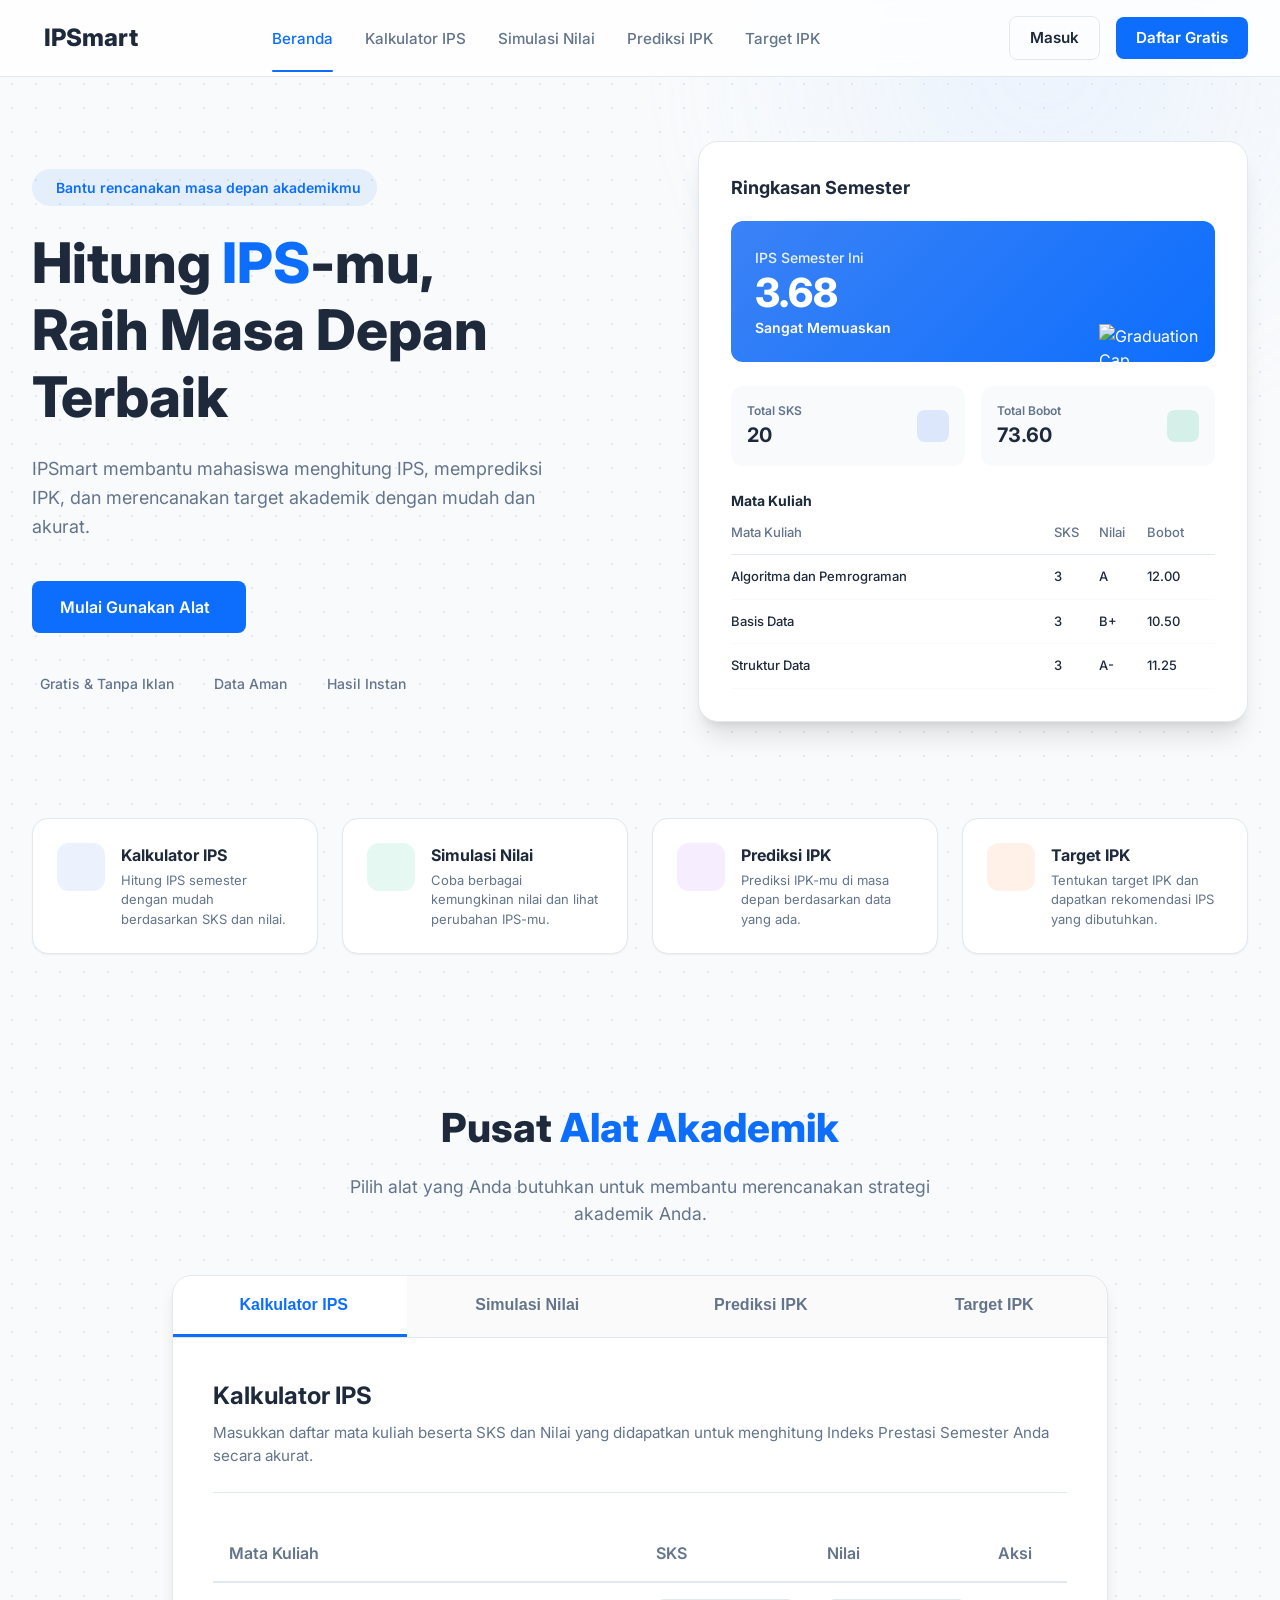
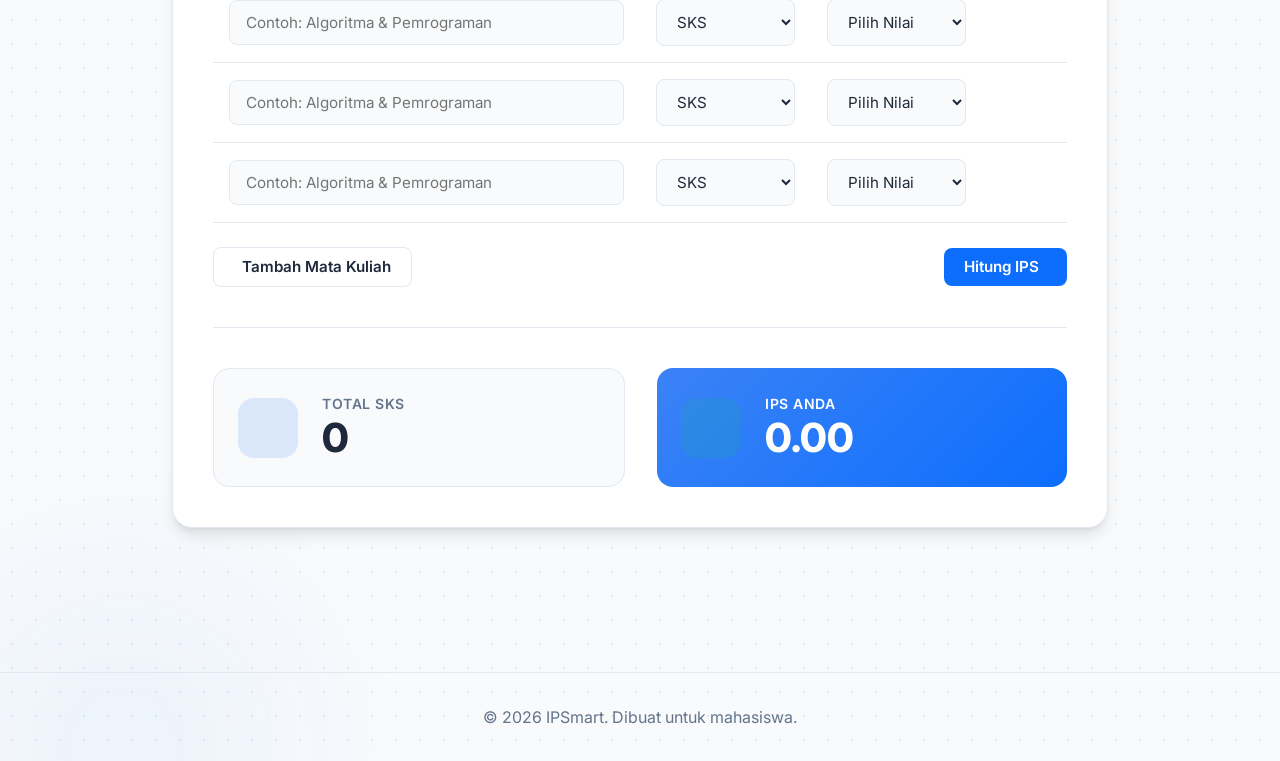
==== public/index.html @ 9e7e3fec "the first" ====
<!DOCTYPE html>
<html lang="id" data-theme="light">
<head>
    <meta charset="UTF-8">
    <meta name="viewport" content="width=device-width, initial-scale=1.0">
    <title>IPSmart - Kalkulator IPS/IPK Mahasiswa</title>
    <link rel="stylesheet" href="style.css">
    <!-- Google Fonts: Inter -->
    <link rel="preconnect" href="https://fonts.googleapis.com">
    <link rel="preconnect" href="https://fonts.gstatic.com" crossorigin>
    <link href="https://fonts.googleapis.com/css2?family=Inter:wght@400;500;600;700;800&display=swap" rel="stylesheet">
    <!-- Phosphor Icons -->
    <script src="https://unpkg.com/@phosphor-icons/web"></script>
</head>
<body>
    <div class="background-blobs">
        <div class="blob blob-1"></div>
        <div class="blob blob-2"></div>
    </div>

    <!-- Navigation -->
    <nav class="navbar">
        <div class="nav-container">
            <div class="logo">
                <i class="ph-fill ph-graduation-cap"></i>
                <span>IPSmart</span>
            </div>
            
            <ul class="nav-links">
                <li><a href="#beranda" class="nav-link active">Beranda</a></li>
                <li><a href="#tools-section" class="nav-link" data-target-tab="tab-kalkulator">Kalkulator IPS</a></li>
                <li><a href="#tools-section" class="nav-link" data-target-tab="tab-simulasi">Simulasi Nilai</a></li>
                <li><a href="#tools-section" class="nav-link" data-target-tab="tab-prediksi">Prediksi IPK</a></li>
                <li><a href="#tools-section" class="nav-link" data-target-tab="tab-target">Target IPK</a></li>
            </ul>

            <div class="nav-actions">
                <button id="theme-toggle" class="icon-btn" aria-label="Toggle Dark Mode">
                    <i class="ph ph-moon" id="theme-icon"></i>
                </button>
                <a href="#" class="btn btn-outline">Masuk</a>
                <a href="#" class="btn btn-primary">Daftar Gratis</a>
            </div>
        </div>
    </nav>

    <main id="beranda">
        <!-- Hero Section -->
        <section class="hero">
            <div class="hero-container">
                <!-- Left Content -->
                <div class="hero-content">
                    <div class="badge">
                        <i class="ph ph-sparkle"></i>
                        Bantu rencanakan masa depan akademikmu
                    </div>
                    
                    <h1 class="hero-title">
                        Hitung <span>IPS</span>-mu,<br>
                        Raih Masa Depan Terbaik
                    </h1>
                    
                    <p class="hero-subtitle">
                        IPSmart membantu mahasiswa menghitung IPS, memprediksi IPK, dan merencanakan target akademik dengan mudah dan akurat.
                    </p>
                    
                    <div class="hero-buttons">
                        <a href="#tools-section" class="btn btn-primary btn-lg">
                            Mulai Gunakan Alat <i class="ph ph-arrow-right"></i>
                        </a>
                    </div>
                    
                    <div class="trust-indicators">
                        <div class="indicator">
                            <i class="ph-fill ph-check-circle" style="color: var(--primary);"></i>
                            <span>Gratis & Tanpa Iklan</span>
                        </div>
                        <div class="indicator">
                            <i class="ph-fill ph-shield-check" style="color: #10B981;"></i>
                            <span>Data Aman</span>
                        </div>
                        <div class="indicator">
                            <i class="ph-fill ph-lightning" style="color: #F59E0B;"></i>
                            <span>Hasil Instan</span>
                        </div>
                    </div>
                </div>

                <!-- Right Content (Mockup Card) -->
                <div class="hero-mockup">
                    <div class="mockup-card">
                        <div class="mockup-header">
                            <h3>Ringkasan Semester</h3>
                        </div>
                        
                        <div class="mockup-score-card">
                            <div class="score-info">
                                <span class="score-label">IPS Semester Ini</span>
                                <div class="score-value">3.68</div>
                                <div class="score-status">Sangat Memuaskan <i class="ph-fill ph-star"></i></div>
                            </div>
                            <img src="https://cdn3d.iconscout.com/3d/premium/thumb/graduation-cap-and-diploma-4996160-4160455.png" alt="Graduation Cap" class="score-illustration">
                        </div>

                        <div class="mockup-stats">
                            <div class="stat-box">
                                <div class="stat-text">
                                    <span class="stat-label">Total SKS</span>
                                    <span class="stat-value">20</span>
                                </div>
                                <div class="stat-icon blue-bg">
                                    <i class="ph ph-book-open"></i>
                                </div>
                            </div>
                            <div class="stat-box">
                                <div class="stat-text">
                                    <span class="stat-label">Total Bobot</span>
                                    <span class="stat-value">73.60</span>
                                </div>
                                <div class="stat-icon green-bg">
                                    <i class="ph ph-chart-bar"></i>
                                </div>
                            </div>
                        </div>

                        <div class="mockup-table-container">
                            <h4>Mata Kuliah</h4>
                            <table class="mockup-table">
                                <thead>
                                    <tr>
                                        <th>Mata Kuliah</th>
                                        <th>SKS</th>
                                        <th>Nilai</th>
                                        <th>Bobot</th>
                                    </tr>
                                </thead>
                                <tbody>
                                    <tr>
                                        <td>Algoritma dan Pemrograman</td>
                                        <td>3</td>
                                        <td>A</td>
                                        <td>12.00</td>
                                    </tr>
                                    <tr>
                                        <td>Basis Data</td>
                                        <td>3</td>
                                        <td>B+</td>
                                        <td>10.50</td>
                                    </tr>
                                    <tr>
                                        <td>Struktur Data</td>
                                        <td>3</td>
                                        <td>A-</td>
                                        <td>11.25</td>
                                    </tr>
                                </tbody>
                            </table>
                        </div>
                    </div>
                </div>
            </div>
        </section>

        <!-- Features Section -->
        <section class="features">
            <div class="features-container">
                <div class="feature-card" onclick="document.querySelector('[data-target-tab=tab-kalkulator]').click()">
                    <div class="feature-icon blue-light">
                        <i class="ph ph-calculator"></i>
                    </div>
                    <div class="feature-text">
                        <h4>Kalkulator IPS</h4>
                        <p>Hitung IPS semester dengan mudah berdasarkan SKS dan nilai.</p>
                    </div>
                </div>
                
                <div class="feature-card" onclick="document.querySelector('[data-target-tab=tab-simulasi]').click()">
                    <div class="feature-icon green-light">
                        <i class="ph ph-trend-up"></i>
                    </div>
                    <div class="feature-text">
                        <h4>Simulasi Nilai</h4>
                        <p>Coba berbagai kemungkinan nilai dan lihat perubahan IPS-mu.</p>
                    </div>
                </div>
                
                <div class="feature-card" onclick="document.querySelector('[data-target-tab=tab-prediksi]').click()">
                    <div class="feature-icon purple-light">
                        <i class="ph ph-chart-pie-slice"></i>
                    </div>
                    <div class="feature-text">
                        <h4>Prediksi IPK</h4>
                        <p>Prediksi IPK-mu di masa depan berdasarkan data yang ada.</p>
                    </div>
                </div>
                
                <div class="feature-card" onclick="document.querySelector('[data-target-tab=tab-target]').click()">
                    <div class="feature-icon orange-light">
                        <i class="ph ph-target"></i>
                    </div>
                    <div class="feature-text">
                        <h4>Target IPK</h4>
                        <p>Tentukan target IPK dan dapatkan rekomendasi IPS yang dibutuhkan.</p>
                    </div>
                </div>
            </div>
        </section>
    </main>

    <!-- Tools Section (Tabbed Interface) -->
    <section id="tools-section" class="tools-section">
        <div class="tools-container">
            <div class="tools-header">
                <h2>Pusat <span>Alat Akademik</span></h2>
                <p>Pilih alat yang Anda butuhkan untuk membantu merencanakan strategi akademik Anda.</p>
            </div>
            
            <div class="tools-card">
                <!-- Tab Navigation -->
                <div class="tab-nav">
                    <button class="tab-btn active" data-tab="tab-kalkulator"><i class="ph ph-calculator"></i> Kalkulator IPS</button>
                    <button class="tab-btn" data-tab="tab-simulasi"><i class="ph ph-trend-up"></i> Simulasi Nilai</button>
                    <button class="tab-btn" data-tab="tab-prediksi"><i class="ph ph-chart-pie-slice"></i> Prediksi IPK</button>
                    <button class="tab-btn" data-tab="tab-target"><i class="ph ph-target"></i> Target IPK</button>
                </div>

                <!-- TAB 1: Kalkulator IPS -->
                <div id="tab-kalkulator" class="tab-content active">
                    <div class="tab-desc">
                        <h3>Kalkulator IPS</h3>
                        <p>Masukkan daftar mata kuliah beserta SKS dan Nilai yang didapatkan untuk menghitung Indeks Prestasi Semester Anda secara akurat.</p>
                    </div>
                    
                    <div class="table-responsive">
                        <table class="calc-table" id="calc-table">
                            <thead>
                                <tr>
                                    <th width="50%">Mata Kuliah</th>
                                    <th width="20%">SKS</th>
                                    <th width="20%">Nilai</th>
                                    <th width="10%">Aksi</th>
                                </tr>
                            </thead>
                            <tbody id="course-list">
                                <!-- JS akan menambahkan baris default disini -->
                            </tbody>
                        </table>
                    </div>
                    
                    <div class="tools-actions">
                        <button id="add-course-btn" class="btn btn-outline">
                            <i class="ph ph-plus"></i> Tambah Mata Kuliah
                        </button>
                        <button id="calculate-btn" class="btn btn-primary">
                            Hitung IPS <i class="ph ph-calculator"></i>
                        </button>
                    </div>
                    
                    <div class="tools-result">
                        <div class="result-item">
                            <div class="result-icon blue-bg"><i class="ph ph-book-open"></i></div>
                            <div class="result-text">
                                <span class="result-label">Total SKS</span>
                                <span class="result-value" id="total-sks-result">0</span>
                            </div>
                        </div>
                        <div class="result-item highlight">
                            <div class="result-icon green-bg"><i class="ph ph-graduation-cap"></i></div>
                            <div class="result-text">
                                <span class="result-label">IPS Anda</span>
                                <span class="result-value" id="ips-result">0.00</span>
                            </div>
                        </div>
                    </div>
                </div>

                <!-- TAB 2: Simulasi Nilai -->
                <div id="tab-simulasi" class="tab-content">
                    <div class="tab-desc">
                        <h3>Simulasi Nilai</h3>
                        <p>Perkirakan IPS Anda dengan mencoba kemungkinan nilai pada mata kuliah yang belum keluar hasil akhirnya.</p>
                    </div>
                    
                    <div class="table-responsive">
                        <table class="calc-table" id="sim-table">
                            <thead>
                                <tr>
                                    <th width="45%">Mata Kuliah</th>
                                    <th width="15%">SKS</th>
                                    <th width="25%">Status Nilai</th>
                                    <th width="15%">Aksi</th>
                                </tr>
                            </thead>
                            <tbody id="sim-course-list">
                                <!-- JS akan menambahkan baris default disini -->
                            </tbody>
                        </table>
                    </div>
                    
                    <div class="tools-actions">
                        <button id="sim-add-course-btn" class="btn btn-outline">
                            <i class="ph ph-plus"></i> Tambah Mata Kuliah
                        </button>
                    </div>

                    <div class="simulasi-scenarios">
                        <h4><i class="ph ph-list-numbers"></i> Perbandingan Skenario</h4>
                        <p class="scenario-desc">Jika mata kuliah yang "Belum Keluar" mendapatkan nilai:</p>
                        
                        <div class="scenario-grid" id="scenario-results">
                            <!-- Skenario akan di-render oleh JS -->
                            <div class="scenario-box">Isi data di atas untuk melihat skenario.</div>
                        </div>
                    </div>
                </div>

                <!-- TAB 3: Prediksi IPK -->
                <div id="tab-prediksi" class="tab-content">
                    <div class="tab-desc">
                        <h3>Prediksi IPK</h3>
                        <p>Ketahui estimasi IPK kumulatif Anda setelah menyelesaikan semester ini.</p>
                    </div>
                    
                    <div class="form-grid">
                        <div class="form-group">
                            <label>IPK Saat Ini</label>
                            <input type="number" id="pred-ipk-lama" placeholder="Contoh: 3.42" step="0.01" min="0" max="4">
                        </div>
                        <div class="form-group">
                            <label>Total SKS Ditempuh</label>
                            <input type="number" id="pred-sks-lama" placeholder="Contoh: 80" min="1">
                        </div>
                        <div class="form-group">
                            <label>Prediksi IPS Semester Ini</label>
                            <input type="number" id="pred-ips-baru" placeholder="Contoh: 3.80" step="0.01" min="0" max="4">
                        </div>
                        <div class="form-group">
                            <label>SKS Semester Ini</label>
                            <input type="number" id="pred-sks-baru" placeholder="Contoh: 20" min="1">
                        </div>
                    </div>
                    
                    <div class="tools-actions" style="justify-content: flex-end;">
                        <button id="btn-prediksi" class="btn btn-primary">
                            Hitung Prediksi IPK <i class="ph ph-chart-pie-slice"></i>
                        </button>
                    </div>

                    <div class="prediksi-result" id="pred-result-box" style="display: none;">
                        <div class="prediksi-cards">
                            <div class="pred-card neutral">
                                <span>IPK Saat Ini</span>
                                <strong id="res-ipk-lama">0.00</strong>
                            </div>
                            <div class="pred-card primary">
                                <span>Prediksi IPK Baru</span>
                                <strong id="res-ipk-baru">0.00</strong>
                            </div>
                            <div class="pred-card" id="res-ipk-diff-card">
                                <span>Perubahan</span>
                                <strong id="res-ipk-diff">0.00</strong>
                            </div>
                        </div>
                        <div class="prediksi-status" id="pred-status">
                            <!-- Status peningkatan/penurunan -->
                        </div>
                    </div>
                </div>

                <!-- TAB 4: Target IPK -->
                <div id="tab-target" class="tab-content">
                    <div class="tab-desc">
                        <h3>Target IPK</h3>
                        <p>Cari tahu berapa rata-rata IPS per semester yang harus Anda capai untuk meraih target IPK kelulusan.</p>
                    </div>
                    
                    <div class="form-grid">
                        <div class="form-group">
                            <label>IPK Saat Ini</label>
                            <input type="number" id="tgt-ipk-lama" placeholder="Contoh: 3.30" step="0.01" min="0" max="4">
                        </div>
                        <div class="form-group">
                            <label>Total SKS Ditempuh</label>
                            <input type="number" id="tgt-sks-lama" placeholder="Contoh: 60" min="1">
                        </div>
                        <div class="form-group">
                            <label>Sisa Semester</label>
                            <input type="number" id="tgt-sisa-smt" placeholder="Contoh: 4" min="1" max="10">
                        </div>
                        <div class="form-group">
                            <label>Perkiraan SKS per Semester</label>
                            <input type="number" id="tgt-sks-per-smt" placeholder="Contoh: 20" min="1">
                        </div>
                        <div class="form-group target-highlight">
                            <label>Target IPK Kelulusan</label>
                            <input type="number" id="tgt-ipk-target" placeholder="Contoh: 3.60" step="0.01" min="0" max="4">
                        </div>
                    </div>
                    
                    <div class="tools-actions" style="justify-content: flex-end;">
                        <button id="btn-target" class="btn btn-primary">
                            Analisis Target <i class="ph ph-target"></i>
                        </button>
                    </div>

                    <div class="target-result" id="tgt-result-box" style="display: none;">
                        <div class="target-summary">
                            <div class="tgt-main-res">
                                <span>Rata-rata IPS Dibutuhkan</span>
                                <h3 id="res-tgt-ips">0.00</h3>
                            </div>
                            <div class="tgt-difficulty" id="res-tgt-diff">
                                <!-- Tingkat kesulitan -->
                            </div>
                        </div>
                        <div class="target-breakdown" id="tgt-breakdown">
                            <!-- Simulasi per semester -->
                        </div>
                    </div>
                </div>

            </div>
        </div>
    </section>

    <!-- Footer -->
    <footer>
        <p>&copy; 2026 IPSmart. Dibuat untuk mahasiswa.</p>
    </footer>

    <script src="app.js"></script>
</body>
</html>
---- public/style.css ----
/* CSS Reset & Variables */
:root {
    --primary: #0D6EFD;
    --primary-hover: #0b5ed7;
    --secondary: #FFFFFF;
    --text-dark: #1E293B;
    --text-light: #64748B;
    --bg-main: #F8FAFC;
    --bg-card: #FFFFFF;
    --border: #E2E8F0;
    
    /* Semantic Colors */
    --success: #10B981;
    --warning: #F59E0B;
    --danger: #EF4444;
    --info: #3B82F6;
    --purple: #8B5CF6;
    
    /* Shadows */
    --shadow-sm: 0 1px 2px 0 rgb(0 0 0 / 0.05);
    --shadow-md: 0 4px 6px -1px rgb(0 0 0 / 0.1), 0 2px 4px -2px rgb(0 0 0 / 0.1);
    --shadow-lg: 0 10px 15px -3px rgb(0 0 0 / 0.1), 0 4px 6px -4px rgb(0 0 0 / 0.1);
    --shadow-xl: 0 20px 25px -5px rgb(0 0 0 / 0.1), 0 8px 10px -6px rgb(0 0 0 / 0.1);
    
    /* Gradients */
    --gradient-primary: linear-gradient(135deg, #3B82F6 0%, #0D6EFD 100%);
    --gradient-blob: radial-gradient(circle, rgba(219,234,254,0.7) 0%, rgba(255,255,255,0) 70%);
}

/* Dark Mode Variables */
[data-theme="dark"] {
    --primary: #3B82F6;
    --primary-hover: #60A5FA;
    --text-dark: #F8FAFC;
    --text-light: #94A3B8;
    --bg-main: #0F172A;
    --bg-card: #1E293B;
    --border: #334155;
    --shadow-sm: 0 1px 2px 0 rgb(0 0 0 / 0.3);
    --shadow-md: 0 4px 6px -1px rgb(0 0 0 / 0.4);
    --shadow-xl: 0 20px 25px -5px rgb(0 0 0 / 0.5);
    
    --gradient-blob: radial-gradient(circle, rgba(30,58,138,0.4) 0%, rgba(15,23,42,0) 70%);
}

* { margin: 0; padding: 0; box-sizing: border-box; }
html { scroll-behavior: smooth; }

body {
    font-family: 'Inter', sans-serif;
    background-color: var(--bg-main);
    color: var(--text-dark);
    line-height: 1.5;
    overflow-x: hidden;
    position: relative;
    background-image: radial-gradient(var(--border) 1px, transparent 1px);
    background-size: 24px 24px;
    transition: background-color 0.3s, color 0.3s;
}

/* Background Blobs */
.background-blobs { position: absolute; top: 0; left: 0; width: 100%; height: 100%; overflow: hidden; z-index: -1; pointer-events: none; }
.blob { position: absolute; border-radius: 50%; filter: blur(80px); opacity: 0.8; transition: background 0.3s; }
.blob-1 { top: -10%; right: -5%; width: 600px; height: 600px; background: var(--gradient-blob); }
.blob-2 { bottom: -10%; left: -10%; width: 500px; height: 500px; background: radial-gradient(circle, rgba(59,130,246,0.1) 0%, rgba(255,255,255,0) 70%); }

/* Navbar */
.navbar { background-color: rgba(255, 255, 255, 0.8); backdrop-filter: blur(12px); -webkit-backdrop-filter: blur(12px); border-bottom: 1px solid var(--border); position: sticky; top: 0; z-index: 100; transition: background-color 0.3s, border-color 0.3s; }
[data-theme="dark"] .navbar { background-color: rgba(15, 23, 42, 0.8); }
.nav-container { max-width: 1280px; margin: 0 auto; padding: 1rem 2rem; display: flex; justify-content: space-between; align-items: center; }
.logo { display: flex; align-items: center; gap: 0.75rem; font-size: 1.5rem; font-weight: 800; color: var(--text-dark); }
.logo i { color: var(--primary); font-size: 1.75rem; }
.nav-links { display: flex; list-style: none; gap: 2rem; }
.nav-links a { text-decoration: none; color: var(--text-light); font-weight: 500; transition: color 0.2s ease; font-size: 0.95rem; position: relative; }
.nav-links a:hover, .nav-links a.active { color: var(--primary); }
.nav-links a.active::after { content: ''; position: absolute; bottom: -1.5rem; left: 0; width: 100%; height: 2px; background-color: var(--primary); border-radius: 2px; }
.nav-actions { display: flex; align-items: center; gap: 1rem; }

/* Buttons */
.btn { display: inline-flex; align-items: center; justify-content: center; gap: 0.5rem; padding: 0.6rem 1.25rem; border-radius: 8px; font-weight: 600; font-size: 0.95rem; text-decoration: none; transition: all 0.2s ease; cursor: pointer; border: none; font-family: inherit; }
.btn-primary { background-color: var(--primary); color: white; }
.btn-primary:hover { background-color: var(--primary-hover); transform: translateY(-1px); box-shadow: var(--shadow-md); }
.btn-outline { background-color: transparent; color: var(--text-dark); border: 1px solid var(--border); }
.btn-outline:hover { border-color: var(--text-light); background-color: rgba(0,0,0,0.02); }
[data-theme="dark"] .btn-outline:hover { background-color: rgba(255,255,255,0.05); }
.btn-secondary { background-color: var(--bg-card); color: var(--text-dark); border: 1px solid var(--border); }
.btn-secondary:hover { border-color: var(--text-light); transform: translateY(-1px); box-shadow: var(--shadow-sm); }
.btn-lg { padding: 0.875rem 1.75rem; font-size: 1rem; }
.icon-btn { background: transparent; border: none; font-size: 1.25rem; color: var(--text-light); cursor: pointer; display: flex; align-items: center; justify-content: center; width: 40px; height: 40px; border-radius: 50%; transition: background-color 0.2s ease; }
.icon-btn:hover { background-color: rgba(0,0,0,0.05); color: var(--text-dark); }
[data-theme="dark"] .icon-btn:hover { background-color: rgba(255,255,255,0.1); }

/* Hero Section */
.hero { padding: 4rem 2rem; max-width: 1280px; margin: 0 auto; }
.hero-container { display: flex; align-items: center; gap: 4rem; }
.hero-content { flex: 1; }
.badge { display: inline-flex; align-items: center; gap: 0.5rem; background-color: rgba(59, 130, 246, 0.1); color: var(--primary); padding: 0.5rem 1rem; border-radius: 999px; font-size: 0.875rem; font-weight: 600; margin-bottom: 1.5rem; }
.hero-title { font-size: 3.5rem; font-weight: 800; line-height: 1.2; margin-bottom: 1.5rem; color: var(--text-dark); }
.hero-title span { color: var(--primary); }
.hero-subtitle { font-size: 1.125rem; color: var(--text-light); margin-bottom: 2.5rem; max-width: 90%; line-height: 1.6; }
.hero-buttons { display: flex; gap: 1rem; margin-bottom: 2.5rem; }
.trust-indicators { display: flex; gap: 2rem; align-items: center; }
.indicator { display: flex; align-items: center; gap: 0.5rem; font-size: 0.875rem; font-weight: 500; color: var(--text-light); }
.indicator i { font-size: 1.25rem; }
.hero-mockup { flex: 1; display: flex; justify-content: flex-end; }
.mockup-card { background: var(--bg-card); border-radius: 20px; box-shadow: var(--shadow-xl); padding: 2rem; width: 100%; max-width: 550px; border: 1px solid var(--border); }
.mockup-header h3 { font-size: 1.125rem; font-weight: 700; color: var(--text-dark); margin-bottom: 1.25rem; }
.mockup-score-card { background: var(--gradient-primary); border-radius: 12px; padding: 1.5rem; color: white; display: flex; justify-content: space-between; align-items: center; margin-bottom: 1.5rem; position: relative; overflow: hidden; }
.score-label { font-size: 0.875rem; opacity: 0.9; font-weight: 500; }
.score-value { font-size: 2.5rem; font-weight: 800; margin: 0.25rem 0; line-height: 1; }
.score-status { font-size: 0.875rem; font-weight: 600; display: flex; align-items: center; gap: 0.25rem; }
.score-status i { color: #FCD34D; }
.score-illustration { width: 100px; height: auto; object-fit: contain; position: absolute; right: 1rem; bottom: -10px; }
.mockup-stats { display: flex; gap: 1rem; margin-bottom: 1.5rem; }
.stat-box { flex: 1; background: var(--bg-main); border-radius: 12px; padding: 1rem; display: flex; justify-content: space-between; align-items: center; }
.stat-text { display: flex; flex-direction: column; }
.stat-label { font-size: 0.75rem; color: var(--text-light); font-weight: 600; }
.stat-value { font-size: 1.25rem; font-weight: 700; color: var(--text-dark); }
.stat-icon { width: 32px; height: 32px; border-radius: 8px; display: flex; align-items: center; justify-content: center; font-size: 1.25rem; }
.blue-bg { background-color: rgba(59, 130, 246, 0.15); color: var(--info); }
.green-bg { background-color: rgba(16, 185, 129, 0.15); color: var(--success); }
.red-bg { background-color: rgba(239, 68, 68, 0.15); color: var(--danger); }
.mockup-table-container h4 { font-size: 0.875rem; color: var(--text-dark); margin-bottom: 0.75rem; }
.mockup-table { width: 100%; border-collapse: collapse; font-size: 0.8125rem; }
.mockup-table th { text-align: left; color: var(--text-light); font-weight: 500; padding-bottom: 0.75rem; border-bottom: 1px solid var(--border); }
.mockup-table td { padding: 0.75rem 0; color: var(--text-dark); font-weight: 500; border-bottom: 1px solid var(--bg-main); }

/* Features Section */
.features { padding: 2rem 2rem 4rem; max-width: 1280px; margin: 0 auto; }
.features-container { display: grid; grid-template-columns: repeat(4, 1fr); gap: 1.5rem; }
.feature-card { background: var(--bg-card); border-radius: 16px; padding: 1.5rem; display: flex; align-items: flex-start; gap: 1rem; box-shadow: var(--shadow-sm); border: 1px solid var(--border); transition: all 0.3s ease; cursor: pointer; }
.feature-card:hover { transform: translateY(-5px); box-shadow: var(--shadow-md); border-color: var(--primary); }
.feature-icon { width: 48px; height: 48px; border-radius: 12px; display: flex; align-items: center; justify-content: center; font-size: 1.5rem; flex-shrink: 0; }
.feature-text h4 { font-size: 1rem; font-weight: 700; color: var(--text-dark); margin-bottom: 0.25rem; }
.feature-text p { font-size: 0.8125rem; color: var(--text-light); line-height: 1.5; }
.blue-light { background-color: rgba(59, 130, 246, 0.1); color: #3B82F6; }
.green-light { background-color: rgba(16, 185, 129, 0.1); color: #10B981; }
.purple-light { background-color: rgba(168, 85, 247, 0.1); color: #A855F7; }
.orange-light { background-color: rgba(249, 115, 22, 0.1); color: #F97316; }

/* Tools Section (Tabs) */
.tools-section { padding: 5rem 2rem; max-width: 1000px; margin: 0 auto; }
.tools-header { text-align: center; margin-bottom: 3rem; }
.tools-header h2 { font-size: 2.5rem; font-weight: 800; color: var(--text-dark); margin-bottom: 1rem; }
.tools-header h2 span { color: var(--primary); }
.tools-header p { color: var(--text-light); font-size: 1.1rem; max-width: 600px; margin: 0 auto; }
.tools-card { background: var(--bg-card); border-radius: 20px; padding: 0; box-shadow: var(--shadow-lg); border: 1px solid var(--border); overflow: hidden; }

/* Tab Navigation */
.tab-nav { display: flex; border-bottom: 1px solid var(--border); background-color: rgba(0,0,0,0.02); overflow-x: auto; }
[data-theme="dark"] .tab-nav { background-color: rgba(255,255,255,0.02); }
.tab-btn { flex: 1; padding: 1.25rem 1rem; background: transparent; border: none; border-bottom: 3px solid transparent; font-size: 1rem; font-weight: 600; color: var(--text-light); cursor: pointer; display: flex; align-items: center; justify-content: center; gap: 0.5rem; transition: all 0.2s; white-space: nowrap; }
.tab-btn:hover { background-color: rgba(0,0,0,0.02); color: var(--text-dark); }
[data-theme="dark"] .tab-btn:hover { background-color: rgba(255,255,255,0.05); }
.tab-btn.active { color: var(--primary); border-bottom-color: var(--primary); background-color: var(--bg-card); }

/* Tab Content Container */
.tab-content { display: none; padding: 2.5rem; }
.tab-content.active { display: block; animation: fadeIn 0.3s ease-in-out; }
@keyframes fadeIn { from { opacity: 0; transform: translateY(5px); } to { opacity: 1; transform: translateY(0); } }

.tab-desc { margin-bottom: 2rem; border-bottom: 1px solid var(--border); padding-bottom: 1.5rem; }
.tab-desc h3 { font-size: 1.5rem; color: var(--text-dark); margin-bottom: 0.5rem; }
.tab-desc p { color: var(--text-light); font-size: 0.95rem; }

/* Tables & Inputs */
.table-responsive { overflow-x: auto; margin-bottom: 1.5rem; }
.calc-table { width: 100%; border-collapse: collapse; }
.calc-table th { text-align: left; padding: 1rem; font-weight: 600; color: var(--text-light); border-bottom: 2px solid var(--border); }
.calc-table td { padding: 1rem; border-bottom: 1px solid var(--border); vertical-align: middle; }
.calc-table input, .calc-table select { width: 100%; padding: 0.75rem 1rem; border-radius: 8px; border: 1px solid var(--border); background-color: var(--bg-main); color: var(--text-dark); font-family: inherit; font-size: 0.95rem; transition: border-color 0.2s, box-shadow 0.2s; }
.calc-table input:focus, .calc-table select:focus { outline: none; border-color: var(--primary); box-shadow: 0 0 0 3px rgba(13, 110, 253, 0.2); }
.btn-icon { background: transparent; border: none; color: var(--danger); font-size: 1.25rem; cursor: pointer; width: 36px; height: 36px; border-radius: 8px; display: flex; align-items: center; justify-content: center; transition: background-color 0.2s; }
.btn-icon:hover { background-color: rgba(239, 68, 68, 0.1); }
.tools-actions { display: flex; justify-content: space-between; align-items: center; margin-bottom: 2.5rem; }

/* Tools Result Section (Kalkulator IPS) */
.tools-result { display: flex; gap: 2rem; border-top: 1px solid var(--border); padding-top: 2.5rem; }
.result-item { flex: 1; display: flex; align-items: center; gap: 1.5rem; background: var(--bg-main); padding: 1.5rem; border-radius: 16px; border: 1px solid var(--border); }
.result-item.highlight { background: var(--gradient-primary); color: white; border: none; }
.result-item.highlight .result-label, .result-item.highlight .result-value { color: white; }
.result-icon { width: 60px; height: 60px; border-radius: 16px; display: flex; align-items: center; justify-content: center; font-size: 2rem; }
.result-text { display: flex; flex-direction: column; }
.result-label { font-size: 0.875rem; color: var(--text-light); font-weight: 600; text-transform: uppercase; letter-spacing: 0.5px; }
.result-value { font-size: 2.5rem; font-weight: 800; color: var(--text-dark); line-height: 1.2; }

/* Form Grids (Prediksi & Target) */
.form-grid { display: grid; grid-template-columns: repeat(2, 1fr); gap: 1.5rem; margin-bottom: 2rem; }
.form-group { display: flex; flex-direction: column; gap: 0.5rem; }
.form-group label { font-size: 0.9rem; font-weight: 600; color: var(--text-dark); }
.form-group input { padding: 0.875rem 1rem; border-radius: 8px; border: 1px solid var(--border); background-color: var(--bg-main); color: var(--text-dark); font-family: inherit; font-size: 1rem; transition: border-color 0.2s; }
.form-group input:focus { outline: none; border-color: var(--primary); box-shadow: 0 0 0 3px rgba(13, 110, 253, 0.2); }
.form-group.target-highlight input { border-color: var(--primary); border-width: 2px; }

/* Simulasi Scenarios Box */
.simulasi-scenarios { background: var(--bg-main); border: 1px solid var(--border); border-radius: 16px; padding: 2rem; margin-top: 2rem; }
.simulasi-scenarios h4 { font-size: 1.25rem; font-weight: 700; color: var(--text-dark); margin-bottom: 0.5rem; display: flex; align-items: center; gap: 0.5rem; }
.scenario-desc { color: var(--text-light); font-size: 0.95rem; margin-bottom: 1.5rem; }
.scenario-grid { display: grid; grid-template-columns: repeat(auto-fill, minmax(150px, 1fr)); gap: 1rem; }
.scenario-box { background: var(--bg-card); border: 1px solid var(--border); border-radius: 12px; padding: 1rem; text-align: center; box-shadow: var(--shadow-sm); }
.sc-grade { font-size: 1.5rem; font-weight: 800; color: var(--primary); display: block; margin-bottom: 0.25rem; }
.sc-ips { font-size: 1.125rem; font-weight: 700; color: var(--text-dark); }

/* Prediksi Results */
.prediksi-result { margin-top: 2rem; padding-top: 2rem; border-top: 1px solid var(--border); }
.prediksi-cards { display: grid; grid-template-columns: repeat(3, 1fr); gap: 1rem; margin-bottom: 1.5rem; }
.pred-card { background: var(--bg-main); padding: 1.5rem; border-radius: 12px; border: 1px solid var(--border); text-align: center; display: flex; flex-direction: column; gap: 0.5rem; }
.pred-card span { font-size: 0.85rem; color: var(--text-light); font-weight: 600; text-transform: uppercase; }
.pred-card strong { font-size: 2rem; font-weight: 800; color: var(--text-dark); }
.pred-card.primary { background: var(--gradient-primary); border: none; color: white; }
.pred-card.primary span, .pred-card.primary strong { color: white; }
.pred-card.up strong { color: var(--success); }
.pred-card.down strong { color: var(--danger); }
.prediksi-status { text-align: center; font-size: 1rem; font-weight: 500; padding: 1rem; border-radius: 8px; }
.prediksi-status.positive { background-color: rgba(16, 185, 129, 0.1); color: var(--success); }
.prediksi-status.negative { background-color: rgba(239, 68, 68, 0.1); color: var(--danger); }

/* Target Results */
.target-result { margin-top: 2rem; padding-top: 2rem; border-top: 1px solid var(--border); }
.target-summary { display: flex; gap: 2rem; align-items: center; margin-bottom: 2rem; background: var(--bg-main); padding: 1.5rem; border-radius: 12px; border: 1px solid var(--border); }
.tgt-main-res { flex: 1; }
.tgt-main-res span { font-size: 0.85rem; color: var(--text-light); font-weight: 600; text-transform: uppercase; display: block; margin-bottom: 0.5rem; }
.tgt-main-res h3 { font-size: 2.5rem; font-weight: 800; color: var(--primary); line-height: 1; }
.tgt-difficulty { padding: 0.75rem 1.5rem; border-radius: 999px; font-weight: 700; font-size: 1rem; }
.diff-easy { background-color: rgba(16, 185, 129, 0.15); color: var(--success); }
.diff-medium { background-color: rgba(59, 130, 246, 0.15); color: var(--info); }
.diff-hard { background-color: rgba(245, 158, 11, 0.15); color: var(--warning); }
.diff-impossible { background-color: rgba(239, 68, 68, 0.15); color: var(--danger); }
.target-breakdown h4 { font-size: 1.1rem; margin-bottom: 1rem; color: var(--text-dark); }
.breakdown-grid { display: grid; grid-template-columns: repeat(auto-fill, minmax(200px, 1fr)); gap: 1rem; }
.breakdown-item { background: var(--bg-card); border: 1px solid var(--border); padding: 1rem; border-radius: 8px; display: flex; justify-content: space-between; align-items: center; font-weight: 600; box-shadow: var(--shadow-sm); }
.breakdown-item span { color: var(--text-light); }
.breakdown-item strong { color: var(--primary); font-size: 1.1rem; }

/* Footer */
footer { text-align: center; padding: 2rem; color: var(--text-light); border-top: 1px solid var(--border); margin-top: 4rem; }

/* Responsive */
@media (max-width: 1024px) {
    .hero-container { flex-direction: column; text-align: center; }
    .hero-mockup { justify-content: center; }
    .features-container { grid-template-columns: repeat(2, 1fr); }
}
@media (max-width: 768px) {
    .nav-links { display: none; }
    .hero-title { font-size: 2.5rem; }
    .features-container { grid-template-columns: 1fr; }
    .tab-content { padding: 1.5rem; }
    .form-grid { grid-template-columns: 1fr; }
    .tools-result, .prediksi-cards, .target-summary { flex-direction: column; gap: 1rem; }
    .tools-actions { flex-direction: column; gap: 1rem; }
    .tools-actions button { width: 100%; }
}
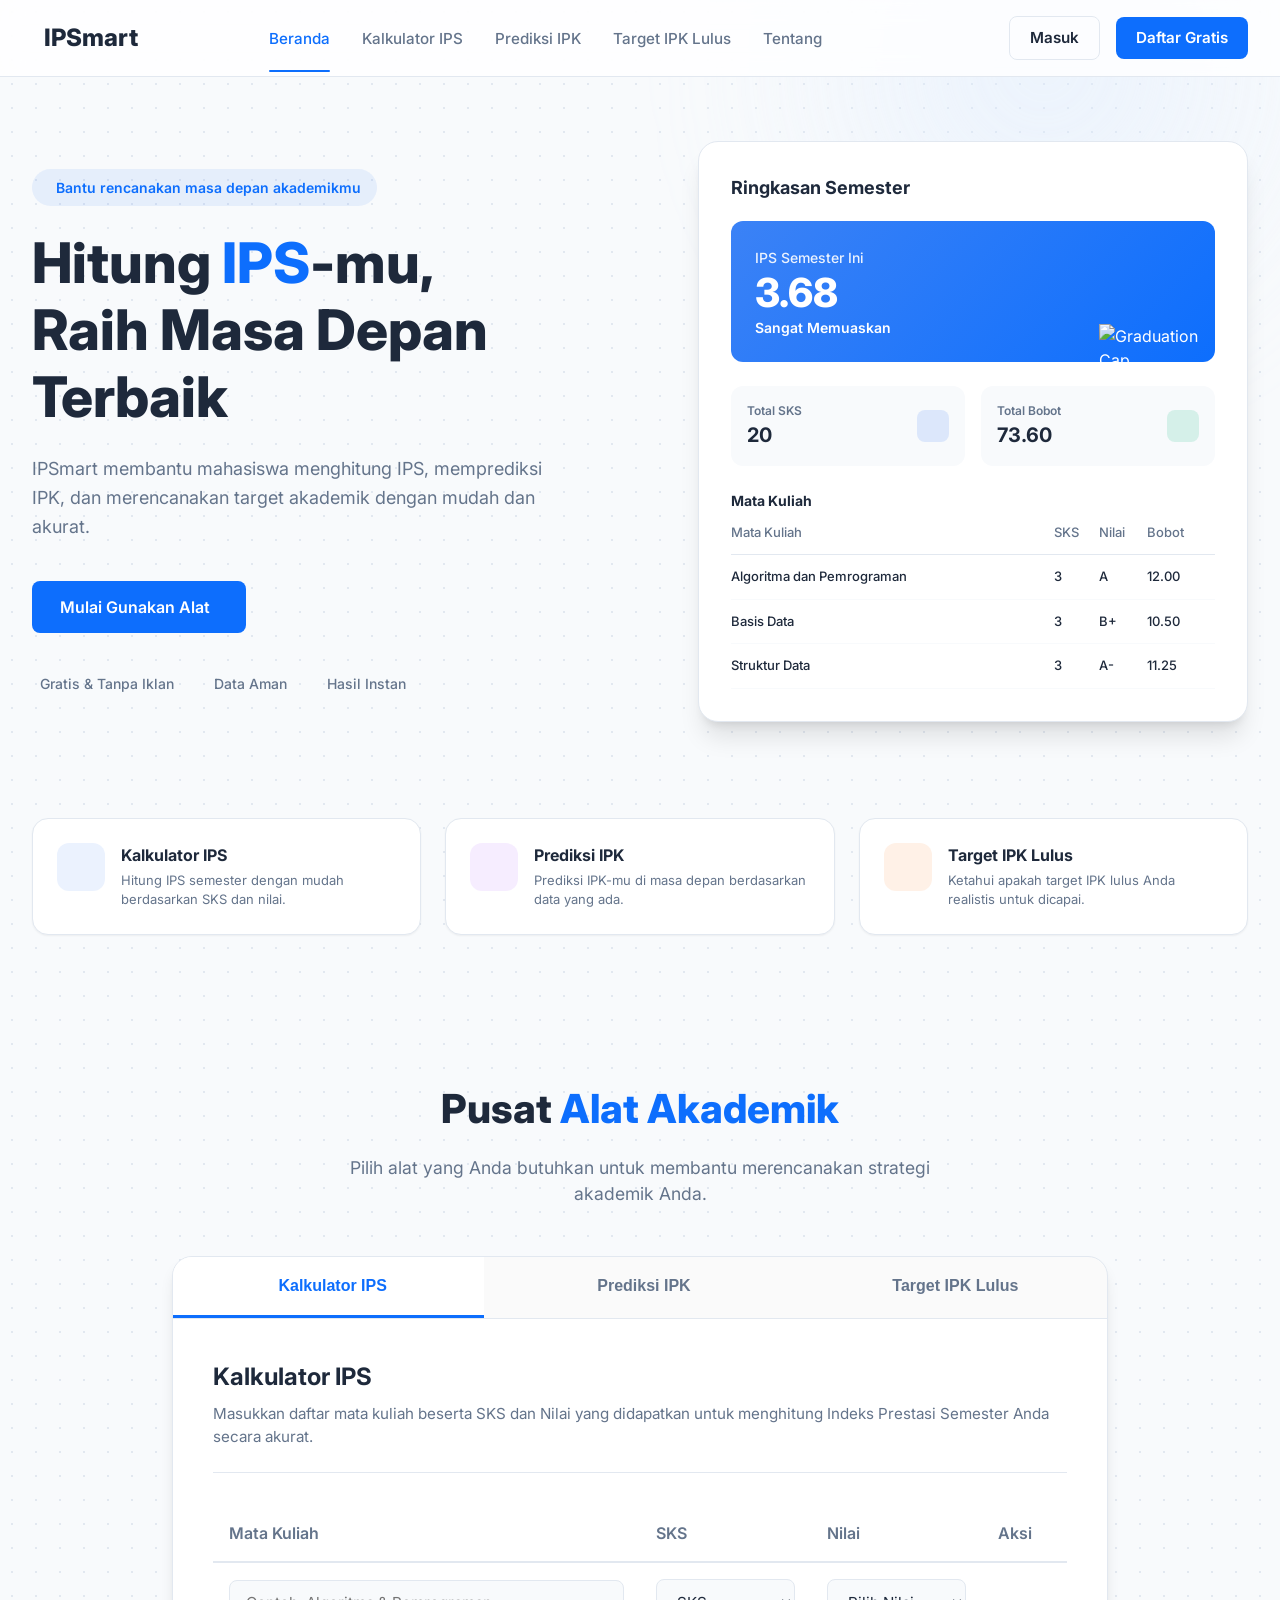
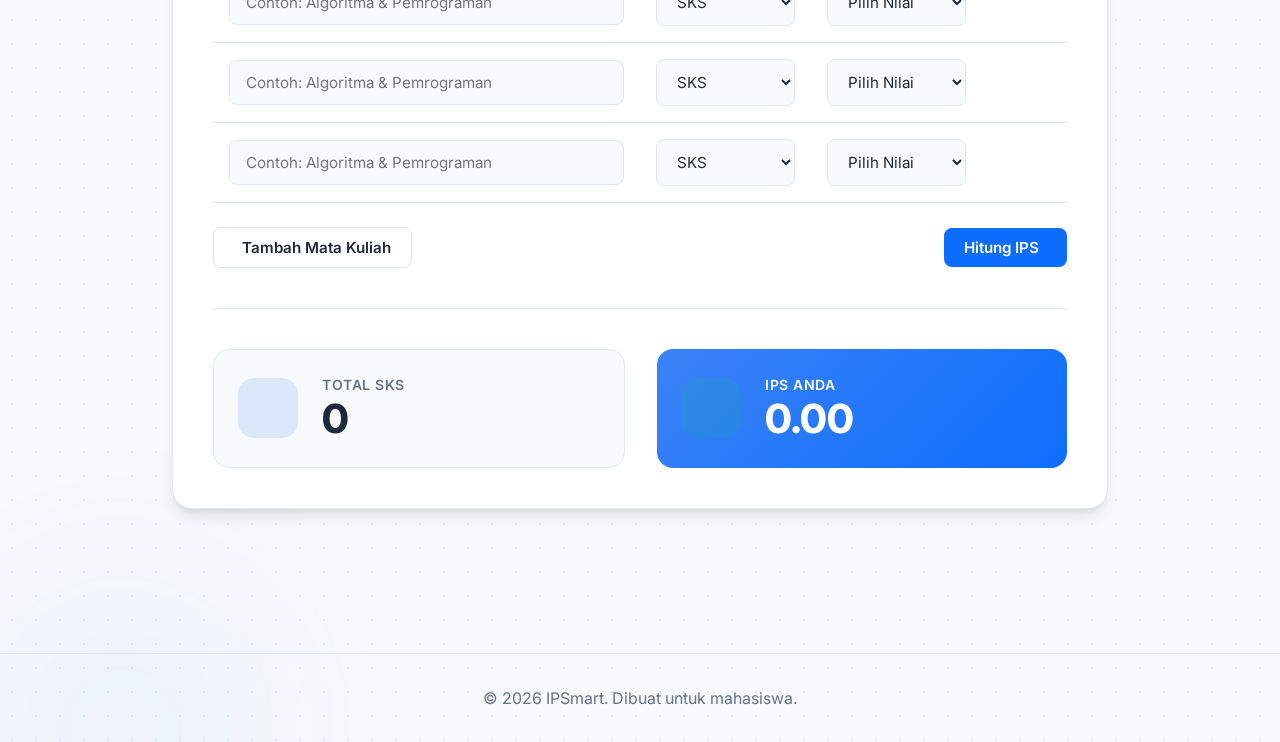
==== commit 75f86cae: "update fitur dan hapus simulasi nilai" ====
--- a/public/index.html
+++ b/public/index.html
@@ -29,9 +29,9 @@
             <ul class="nav-links">
                 <li><a href="#beranda" class="nav-link active">Beranda</a></li>
                 <li><a href="#tools-section" class="nav-link" data-target-tab="tab-kalkulator">Kalkulator IPS</a></li>
-                <li><a href="#tools-section" class="nav-link" data-target-tab="tab-simulasi">Simulasi Nilai</a></li>
                 <li><a href="#tools-section" class="nav-link" data-target-tab="tab-prediksi">Prediksi IPK</a></li>
-                <li><a href="#tools-section" class="nav-link" data-target-tab="tab-target">Target IPK</a></li>
+                <li><a href="#tools-section" class="nav-link" data-target-tab="tab-target">Target IPK Lulus</a></li>
+                <li><a href="tentang.html" class="nav-link">Tentang</a></li>
             </ul>
 
             <div class="nav-actions">
@@ -163,7 +163,7 @@
 
         <!-- Features Section -->
         <section class="features">
-            <div class="features-container">
+            <div class="features-container" style="grid-template-columns: repeat(3, 1fr);">
                 <div class="feature-card" onclick="document.querySelector('[data-target-tab=tab-kalkulator]').click()">
                     <div class="feature-icon blue-light">
                         <i class="ph ph-calculator"></i>
@@ -171,16 +171,6 @@
                     <div class="feature-text">
                         <h4>Kalkulator IPS</h4>
                         <p>Hitung IPS semester dengan mudah berdasarkan SKS dan nilai.</p>
-                    </div>
-                </div>
-                
-                <div class="feature-card" onclick="document.querySelector('[data-target-tab=tab-simulasi]').click()">
-                    <div class="feature-icon green-light">
-                        <i class="ph ph-trend-up"></i>
-                    </div>
-                    <div class="feature-text">
-                        <h4>Simulasi Nilai</h4>
-                        <p>Coba berbagai kemungkinan nilai dan lihat perubahan IPS-mu.</p>
                     </div>
                 </div>
                 
@@ -199,8 +189,8 @@
                         <i class="ph ph-target"></i>
                     </div>
                     <div class="feature-text">
-                        <h4>Target IPK</h4>
-                        <p>Tentukan target IPK dan dapatkan rekomendasi IPS yang dibutuhkan.</p>
+                        <h4>Target IPK Lulus</h4>
+                        <p>Ketahui apakah target IPK lulus Anda realistis untuk dicapai.</p>
                     </div>
                 </div>
             </div>
@@ -217,11 +207,10 @@
             
             <div class="tools-card">
                 <!-- Tab Navigation -->
-                <div class="tab-nav">
+                <div class="tab-nav" style="grid-template-columns: repeat(3, 1fr); display: grid;">
                     <button class="tab-btn active" data-tab="tab-kalkulator"><i class="ph ph-calculator"></i> Kalkulator IPS</button>
-                    <button class="tab-btn" data-tab="tab-simulasi"><i class="ph ph-trend-up"></i> Simulasi Nilai</button>
                     <button class="tab-btn" data-tab="tab-prediksi"><i class="ph ph-chart-pie-slice"></i> Prediksi IPK</button>
-                    <button class="tab-btn" data-tab="tab-target"><i class="ph ph-target"></i> Target IPK</button>
+                    <button class="tab-btn" data-tab="tab-target"><i class="ph ph-target"></i> Target IPK Lulus</button>
                 </div>
 
                 <!-- TAB 1: Kalkulator IPS -->
@@ -274,47 +263,7 @@
                     </div>
                 </div>
 
-                <!-- TAB 2: Simulasi Nilai -->
-                <div id="tab-simulasi" class="tab-content">
-                    <div class="tab-desc">
-                        <h3>Simulasi Nilai</h3>
-                        <p>Perkirakan IPS Anda dengan mencoba kemungkinan nilai pada mata kuliah yang belum keluar hasil akhirnya.</p>
-                    </div>
-                    
-                    <div class="table-responsive">
-                        <table class="calc-table" id="sim-table">
-                            <thead>
-                                <tr>
-                                    <th width="45%">Mata Kuliah</th>
-                                    <th width="15%">SKS</th>
-                                    <th width="25%">Status Nilai</th>
-                                    <th width="15%">Aksi</th>
-                                </tr>
-                            </thead>
-                            <tbody id="sim-course-list">
-                                <!-- JS akan menambahkan baris default disini -->
-                            </tbody>
-                        </table>
-                    </div>
-                    
-                    <div class="tools-actions">
-                        <button id="sim-add-course-btn" class="btn btn-outline">
-                            <i class="ph ph-plus"></i> Tambah Mata Kuliah
-                        </button>
-                    </div>
-
-                    <div class="simulasi-scenarios">
-                        <h4><i class="ph ph-list-numbers"></i> Perbandingan Skenario</h4>
-                        <p class="scenario-desc">Jika mata kuliah yang "Belum Keluar" mendapatkan nilai:</p>
-                        
-                        <div class="scenario-grid" id="scenario-results">
-                            <!-- Skenario akan di-render oleh JS -->
-                            <div class="scenario-box">Isi data di atas untuk melihat skenario.</div>
-                        </div>
-                    </div>
-                </div>
-
-                <!-- TAB 3: Prediksi IPK -->
+                <!-- TAB 2: Prediksi IPK -->
                 <div id="tab-prediksi" class="tab-content">
                     <div class="tab-desc">
                         <h3>Prediksi IPK</h3>
@@ -367,33 +316,29 @@
                     </div>
                 </div>
 
-                <!-- TAB 4: Target IPK -->
+                <!-- TAB 3: Target IPK Saat Lulus -->
                 <div id="tab-target" class="tab-content">
                     <div class="tab-desc">
-                        <h3>Target IPK</h3>
-                        <p>Cari tahu berapa rata-rata IPS per semester yang harus Anda capai untuk meraih target IPK kelulusan.</p>
+                        <h3>Target IPK Saat Lulus</h3>
+                        <p>Cari tahu apakah target IPK lulus Anda masih realistis dan berapa rata-rata IPS yang harus Anda kejar di sisa masa studi.</p>
                     </div>
                     
                     <div class="form-grid">
                         <div class="form-group">
                             <label>IPK Saat Ini</label>
-                            <input type="number" id="tgt-ipk-lama" placeholder="Contoh: 3.30" step="0.01" min="0" max="4">
-                        </div>
-                        <div class="form-group">
-                            <label>Total SKS Ditempuh</label>
-                            <input type="number" id="tgt-sks-lama" placeholder="Contoh: 60" min="1">
-                        </div>
-                        <div class="form-group">
-                            <label>Sisa Semester</label>
-                            <input type="number" id="tgt-sisa-smt" placeholder="Contoh: 4" min="1" max="10">
-                        </div>
-                        <div class="form-group">
-                            <label>Perkiraan SKS per Semester</label>
-                            <input type="number" id="tgt-sks-per-smt" placeholder="Contoh: 20" min="1">
+                            <input type="number" id="tgt-ipk-lama" placeholder="Contoh: 3.00" step="0.01" min="0" max="4">
+                        </div>
+                        <div class="form-group">
+                            <label>Total SKS yang Sudah Ditempuh</label>
+                            <input type="number" id="tgt-sks-lama" placeholder="Contoh: 80" min="1">
+                        </div>
+                        <div class="form-group">
+                            <label>Total SKS Program Studi (Hingga Lulus)</label>
+                            <input type="number" id="tgt-sks-total" placeholder="Contoh: 144" min="1">
                         </div>
                         <div class="form-group target-highlight">
-                            <label>Target IPK Kelulusan</label>
-                            <input type="number" id="tgt-ipk-target" placeholder="Contoh: 3.60" step="0.01" min="0" max="4">
+                            <label>Target IPK Saat Lulus</label>
+                            <input type="number" id="tgt-ipk-target" placeholder="Contoh: 3.50" step="0.01" min="0" max="4">
                         </div>
                     </div>
                     
@@ -404,17 +349,36 @@
                     </div>
 
                     <div class="target-result" id="tgt-result-box" style="display: none;">
-                        <div class="target-summary">
-                            <div class="tgt-main-res">
-                                <span>Rata-rata IPS Dibutuhkan</span>
+                        <div class="target-summary-panel">
+                            <div class="tgt-stats-grid">
+                                <div class="tgt-stat">
+                                    <span>Target IPK</span>
+                                    <strong id="res-tgt-target">0.00</strong>
+                                </div>
+                                <div class="tgt-stat">
+                                    <span>IPK Saat Ini</span>
+                                    <strong id="res-tgt-current">0.00</strong>
+                                </div>
+                                <div class="tgt-stat">
+                                    <span>SKS Ditempuh</span>
+                                    <strong id="res-tgt-sks-done">0</strong>
+                                </div>
+                                <div class="tgt-stat">
+                                    <span>Sisa SKS</span>
+                                    <strong id="res-tgt-sks-left">0</strong>
+                                </div>
+                            </div>
+                            
+                            <div class="tgt-main-requirement">
+                                <span>IPS Rata-rata yang Dibutuhkan</span>
                                 <h3 id="res-tgt-ips">0.00</h3>
                             </div>
-                            <div class="tgt-difficulty" id="res-tgt-diff">
-                                <!-- Tingkat kesulitan -->
-                            </div>
-                        </div>
-                        <div class="target-breakdown" id="tgt-breakdown">
-                            <!-- Simulasi per semester -->
+                            
+                            <div class="tgt-status-box" id="res-tgt-status-box">
+                                <span>Status:</span>
+                                <div class="tgt-status-text" id="res-tgt-diff">Status Placeholder</div>
+                                <p class="tgt-status-reason" id="res-tgt-reason">Alasan placeholder</p>
+                            </div>
                         </div>
                     </div>
                 </div>
--- a/public/style.css
+++ b/public/style.css
@@ -127,7 +127,7 @@
 
 /* Features Section */
 .features { padding: 2rem 2rem 4rem; max-width: 1280px; margin: 0 auto; }
-.features-container { display: grid; grid-template-columns: repeat(4, 1fr); gap: 1.5rem; }
+.features-container { display: grid; gap: 1.5rem; }
 .feature-card { background: var(--bg-card); border-radius: 16px; padding: 1.5rem; display: flex; align-items: flex-start; gap: 1rem; box-shadow: var(--shadow-sm); border: 1px solid var(--border); transition: all 0.3s ease; cursor: pointer; }
 .feature-card:hover { transform: translateY(-5px); box-shadow: var(--shadow-md); border-color: var(--primary); }
 .feature-icon { width: 48px; height: 48px; border-radius: 12px; display: flex; align-items: center; justify-content: center; font-size: 1.5rem; flex-shrink: 0; }
@@ -147,7 +147,7 @@
 .tools-card { background: var(--bg-card); border-radius: 20px; padding: 0; box-shadow: var(--shadow-lg); border: 1px solid var(--border); overflow: hidden; }
 
 /* Tab Navigation */
-.tab-nav { display: flex; border-bottom: 1px solid var(--border); background-color: rgba(0,0,0,0.02); overflow-x: auto; }
+.tab-nav { border-bottom: 1px solid var(--border); background-color: rgba(0,0,0,0.02); overflow-x: auto; }
 [data-theme="dark"] .tab-nav { background-color: rgba(255,255,255,0.02); }
 .tab-btn { flex: 1; padding: 1.25rem 1rem; background: transparent; border: none; border-bottom: 3px solid transparent; font-size: 1rem; font-weight: 600; color: var(--text-light); cursor: pointer; display: flex; align-items: center; justify-content: center; gap: 0.5rem; transition: all 0.2s; white-space: nowrap; }
 .tab-btn:hover { background-color: rgba(0,0,0,0.02); color: var(--text-dark); }
@@ -184,22 +184,13 @@
 .result-label { font-size: 0.875rem; color: var(--text-light); font-weight: 600; text-transform: uppercase; letter-spacing: 0.5px; }
 .result-value { font-size: 2.5rem; font-weight: 800; color: var(--text-dark); line-height: 1.2; }
 
-/* Form Grids (Prediksi & Target) */
+/* Form Grids */
 .form-grid { display: grid; grid-template-columns: repeat(2, 1fr); gap: 1.5rem; margin-bottom: 2rem; }
 .form-group { display: flex; flex-direction: column; gap: 0.5rem; }
 .form-group label { font-size: 0.9rem; font-weight: 600; color: var(--text-dark); }
 .form-group input { padding: 0.875rem 1rem; border-radius: 8px; border: 1px solid var(--border); background-color: var(--bg-main); color: var(--text-dark); font-family: inherit; font-size: 1rem; transition: border-color 0.2s; }
 .form-group input:focus { outline: none; border-color: var(--primary); box-shadow: 0 0 0 3px rgba(13, 110, 253, 0.2); }
 .form-group.target-highlight input { border-color: var(--primary); border-width: 2px; }
-
-/* Simulasi Scenarios Box */
-.simulasi-scenarios { background: var(--bg-main); border: 1px solid var(--border); border-radius: 16px; padding: 2rem; margin-top: 2rem; }
-.simulasi-scenarios h4 { font-size: 1.25rem; font-weight: 700; color: var(--text-dark); margin-bottom: 0.5rem; display: flex; align-items: center; gap: 0.5rem; }
-.scenario-desc { color: var(--text-light); font-size: 0.95rem; margin-bottom: 1.5rem; }
-.scenario-grid { display: grid; grid-template-columns: repeat(auto-fill, minmax(150px, 1fr)); gap: 1rem; }
-.scenario-box { background: var(--bg-card); border: 1px solid var(--border); border-radius: 12px; padding: 1rem; text-align: center; box-shadow: var(--shadow-sm); }
-.sc-grade { font-size: 1.5rem; font-weight: 800; color: var(--primary); display: block; margin-bottom: 0.25rem; }
-.sc-ips { font-size: 1.125rem; font-weight: 700; color: var(--text-dark); }
 
 /* Prediksi Results */
 .prediksi-result { margin-top: 2rem; padding-top: 2rem; border-top: 1px solid var(--border); }
@@ -215,22 +206,35 @@
 .prediksi-status.positive { background-color: rgba(16, 185, 129, 0.1); color: var(--success); }
 .prediksi-status.negative { background-color: rgba(239, 68, 68, 0.1); color: var(--danger); }
 
-/* Target Results */
+/* Target Results Panel */
 .target-result { margin-top: 2rem; padding-top: 2rem; border-top: 1px solid var(--border); }
-.target-summary { display: flex; gap: 2rem; align-items: center; margin-bottom: 2rem; background: var(--bg-main); padding: 1.5rem; border-radius: 12px; border: 1px solid var(--border); }
-.tgt-main-res { flex: 1; }
-.tgt-main-res span { font-size: 0.85rem; color: var(--text-light); font-weight: 600; text-transform: uppercase; display: block; margin-bottom: 0.5rem; }
-.tgt-main-res h3 { font-size: 2.5rem; font-weight: 800; color: var(--primary); line-height: 1; }
-.tgt-difficulty { padding: 0.75rem 1.5rem; border-radius: 999px; font-weight: 700; font-size: 1rem; }
-.diff-easy { background-color: rgba(16, 185, 129, 0.15); color: var(--success); }
-.diff-medium { background-color: rgba(59, 130, 246, 0.15); color: var(--info); }
-.diff-hard { background-color: rgba(245, 158, 11, 0.15); color: var(--warning); }
-.diff-impossible { background-color: rgba(239, 68, 68, 0.15); color: var(--danger); }
-.target-breakdown h4 { font-size: 1.1rem; margin-bottom: 1rem; color: var(--text-dark); }
-.breakdown-grid { display: grid; grid-template-columns: repeat(auto-fill, minmax(200px, 1fr)); gap: 1rem; }
-.breakdown-item { background: var(--bg-card); border: 1px solid var(--border); padding: 1rem; border-radius: 8px; display: flex; justify-content: space-between; align-items: center; font-weight: 600; box-shadow: var(--shadow-sm); }
-.breakdown-item span { color: var(--text-light); }
-.breakdown-item strong { color: var(--primary); font-size: 1.1rem; }
+.target-summary-panel { background: var(--bg-main); padding: 2rem; border-radius: 16px; border: 1px solid var(--border); display: flex; flex-direction: column; gap: 2rem; }
+
+.tgt-stats-grid { display: grid; grid-template-columns: repeat(4, 1fr); gap: 1rem; }
+.tgt-stat { display: flex; flex-direction: column; gap: 0.25rem; background: var(--bg-card); padding: 1rem; border-radius: 8px; border: 1px solid var(--border); text-align: center; }
+.tgt-stat span { font-size: 0.8rem; color: var(--text-light); text-transform: uppercase; font-weight: 600; }
+.tgt-stat strong { font-size: 1.5rem; font-weight: 700; color: var(--text-dark); }
+
+.tgt-main-requirement { text-align: center; padding: 1.5rem 0; border-top: 1px dashed var(--border); border-bottom: 1px dashed var(--border); }
+.tgt-main-requirement span { font-size: 0.95rem; color: var(--text-light); font-weight: 600; text-transform: uppercase; display: block; margin-bottom: 0.5rem; }
+.tgt-main-requirement h3 { font-size: 3.5rem; font-weight: 800; color: var(--primary); line-height: 1; }
+
+.tgt-status-box { padding: 1.5rem; border-radius: 12px; border: 1px solid transparent; text-align: center; }
+.tgt-status-box span { display: block; font-size: 0.85rem; font-weight: 600; text-transform: uppercase; margin-bottom: 0.5rem; opacity: 0.8; }
+.tgt-status-text { font-size: 1.5rem; font-weight: 700; margin-bottom: 0.5rem; }
+.tgt-status-reason { font-size: 0.95rem; line-height: 1.5; opacity: 0.9; }
+
+/* Status Colors */
+.status-very-easy { background-color: rgba(16, 185, 129, 0.1); border-color: rgba(16, 185, 129, 0.2); color: #059669; }
+.status-easy { background-color: rgba(16, 185, 129, 0.1); border-color: rgba(16, 185, 129, 0.2); color: #10B981; }
+.status-medium { background-color: rgba(245, 158, 11, 0.1); border-color: rgba(245, 158, 11, 0.2); color: #D97706; }
+.status-hard { background-color: rgba(249, 115, 22, 0.1); border-color: rgba(249, 115, 22, 0.2); color: #EA580C; }
+.status-impossible { background-color: rgba(239, 68, 68, 0.1); border-color: rgba(239, 68, 68, 0.2); color: #DC2626; }
+
+[data-theme="dark"] .status-very-easy, [data-theme="dark"] .status-easy { color: #34D399; }
+[data-theme="dark"] .status-medium { color: #FBBF24; }
+[data-theme="dark"] .status-hard { color: #FB923C; }
+[data-theme="dark"] .status-impossible { color: #F87171; }
 
 /* Footer */
 footer { text-align: center; padding: 2rem; color: var(--text-light); border-top: 1px solid var(--border); margin-top: 4rem; }
@@ -239,15 +243,183 @@
 @media (max-width: 1024px) {
     .hero-container { flex-direction: column; text-align: center; }
     .hero-mockup { justify-content: center; }
-    .features-container { grid-template-columns: repeat(2, 1fr); }
 }
 @media (max-width: 768px) {
     .nav-links { display: none; }
     .hero-title { font-size: 2.5rem; }
-    .features-container { grid-template-columns: 1fr; }
+    .features-container { grid-template-columns: 1fr !important; }
     .tab-content { padding: 1.5rem; }
     .form-grid { grid-template-columns: 1fr; }
-    .tools-result, .prediksi-cards, .target-summary { flex-direction: column; gap: 1rem; }
+    .tools-result, .prediksi-cards { flex-direction: column; gap: 1rem; }
     .tools-actions { flex-direction: column; gap: 1rem; }
     .tools-actions button { width: 100%; }
-}
+    .tgt-stats-grid { grid-template-columns: repeat(2, 1fr); }
+    .tab-nav { grid-template-columns: 1fr !important; display: flex; flex-direction: column; }
+}
+
+/* --- About Page Styles --- */
+.about-section {
+    padding: 3rem 2rem 5rem;
+    max-width: 1280px;
+    margin: 0 auto;
+    min-height: calc(100vh - 200px);
+}
+.about-container {
+    display: flex;
+    flex-direction: column;
+    gap: 3rem;
+}
+.about-header {
+    text-align: center;
+    margin-bottom: 1rem;
+}
+.about-header h2 {
+    font-size: 2.5rem;
+    font-weight: 800;
+    color: var(--text-dark);
+    margin-bottom: 0.5rem;
+}
+.about-header h2 span {
+    color: var(--primary);
+}
+.about-header p {
+    color: var(--text-light);
+    font-size: 1.1rem;
+    max-width: 600px;
+    margin: 0 auto;
+}
+.about-grid {
+    display: grid;
+    grid-template-columns: 1.2fr 0.8fr;
+    gap: 2.5rem;
+    align-items: start;
+}
+.about-info-card {
+    background: var(--bg-card);
+    border: 1px solid var(--border);
+    border-radius: 20px;
+    padding: 2.5rem;
+    box-shadow: var(--shadow-lg);
+    transition: background-color 0.3s, border-color 0.3s, box-shadow 0.3s;
+}
+.about-info-card h3 {
+    font-size: 1.5rem;
+    font-weight: 700;
+    color: var(--text-dark);
+    margin-bottom: 1.25rem;
+    display: flex;
+    align-items: center;
+    gap: 0.75rem;
+}
+.about-info-card h3 i {
+    color: var(--primary);
+}
+.about-info-card p {
+    color: var(--text-light);
+    font-size: 1rem;
+    line-height: 1.7;
+    margin-bottom: 1.5rem;
+}
+.features-grid {
+    display: grid;
+    grid-template-columns: repeat(2, 1fr);
+    gap: 1.25rem;
+    margin-top: 1.5rem;
+}
+.about-feat-card {
+    background: var(--bg-main);
+    border: 1px solid var(--border);
+    padding: 1.25rem;
+    border-radius: 12px;
+    display: flex;
+    flex-direction: column;
+    gap: 0.5rem;
+    transition: all 0.2s ease;
+}
+.about-feat-card i {
+    font-size: 1.5rem;
+    color: var(--primary);
+}
+.about-feat-card strong {
+    font-size: 0.95rem;
+    color: var(--text-dark);
+}
+.about-feat-card span {
+    font-size: 0.825rem;
+    color: var(--text-light);
+    line-height: 1.4;
+}
+.grade-table-card {
+    background: var(--bg-card);
+    border: 1px solid var(--border);
+    border-radius: 20px;
+    padding: 2rem;
+    box-shadow: var(--shadow-lg);
+    height: fit-content;
+    transition: background-color 0.3s, border-color 0.3s, box-shadow 0.3s;
+}
+.grade-table-card h3 {
+    font-size: 1.5rem;
+    font-weight: 700;
+    color: var(--text-dark);
+    margin-bottom: 1.25rem;
+    display: flex;
+    align-items: center;
+    gap: 0.75rem;
+}
+.grade-table-card h3 i {
+    color: var(--warning);
+}
+.grade-table-card p {
+    color: var(--text-light);
+    font-size: 0.9rem;
+    margin-bottom: 1.5rem;
+    line-height: 1.5;
+}
+.grade-table {
+    width: 100%;
+    border-collapse: collapse;
+    text-align: left;
+}
+.grade-table th {
+    padding: 0.75rem 1rem;
+    color: var(--text-light);
+    font-weight: 600;
+    border-bottom: 2px solid var(--border);
+    font-size: 0.9rem;
+}
+.grade-table td {
+    padding: 0.75rem 1rem;
+    border-bottom: 1px solid var(--border);
+    font-size: 0.925rem;
+    font-weight: 500;
+}
+.grade-table tr:last-child td {
+    border-bottom: none;
+}
+.grade-badge {
+    display: inline-flex;
+    align-items: center;
+    justify-content: center;
+    min-width: 38px;
+    padding: 0.25rem 0.5rem;
+    border-radius: 6px;
+    font-weight: 700;
+    font-size: 0.85rem;
+    text-align: center;
+}
+.grade-a { background-color: rgba(16, 185, 129, 0.1); color: var(--success); }
+.grade-b { background-color: rgba(13, 110, 253, 0.1); color: var(--primary); }
+.grade-c { background-color: rgba(245, 158, 11, 0.1); color: var(--warning); }
+.grade-d { background-color: rgba(239, 68, 68, 0.1); color: var(--danger); }
+.grade-e { background-color: rgba(100, 116, 139, 0.15); color: var(--text-light); }
+
+@media (max-width: 992px) {
+    .about-grid {
+        grid-template-columns: 1fr;
+        gap: 2rem;
+    }
+    .features-grid {
+        grid-template-columns: 1fr;
+    }
+}
